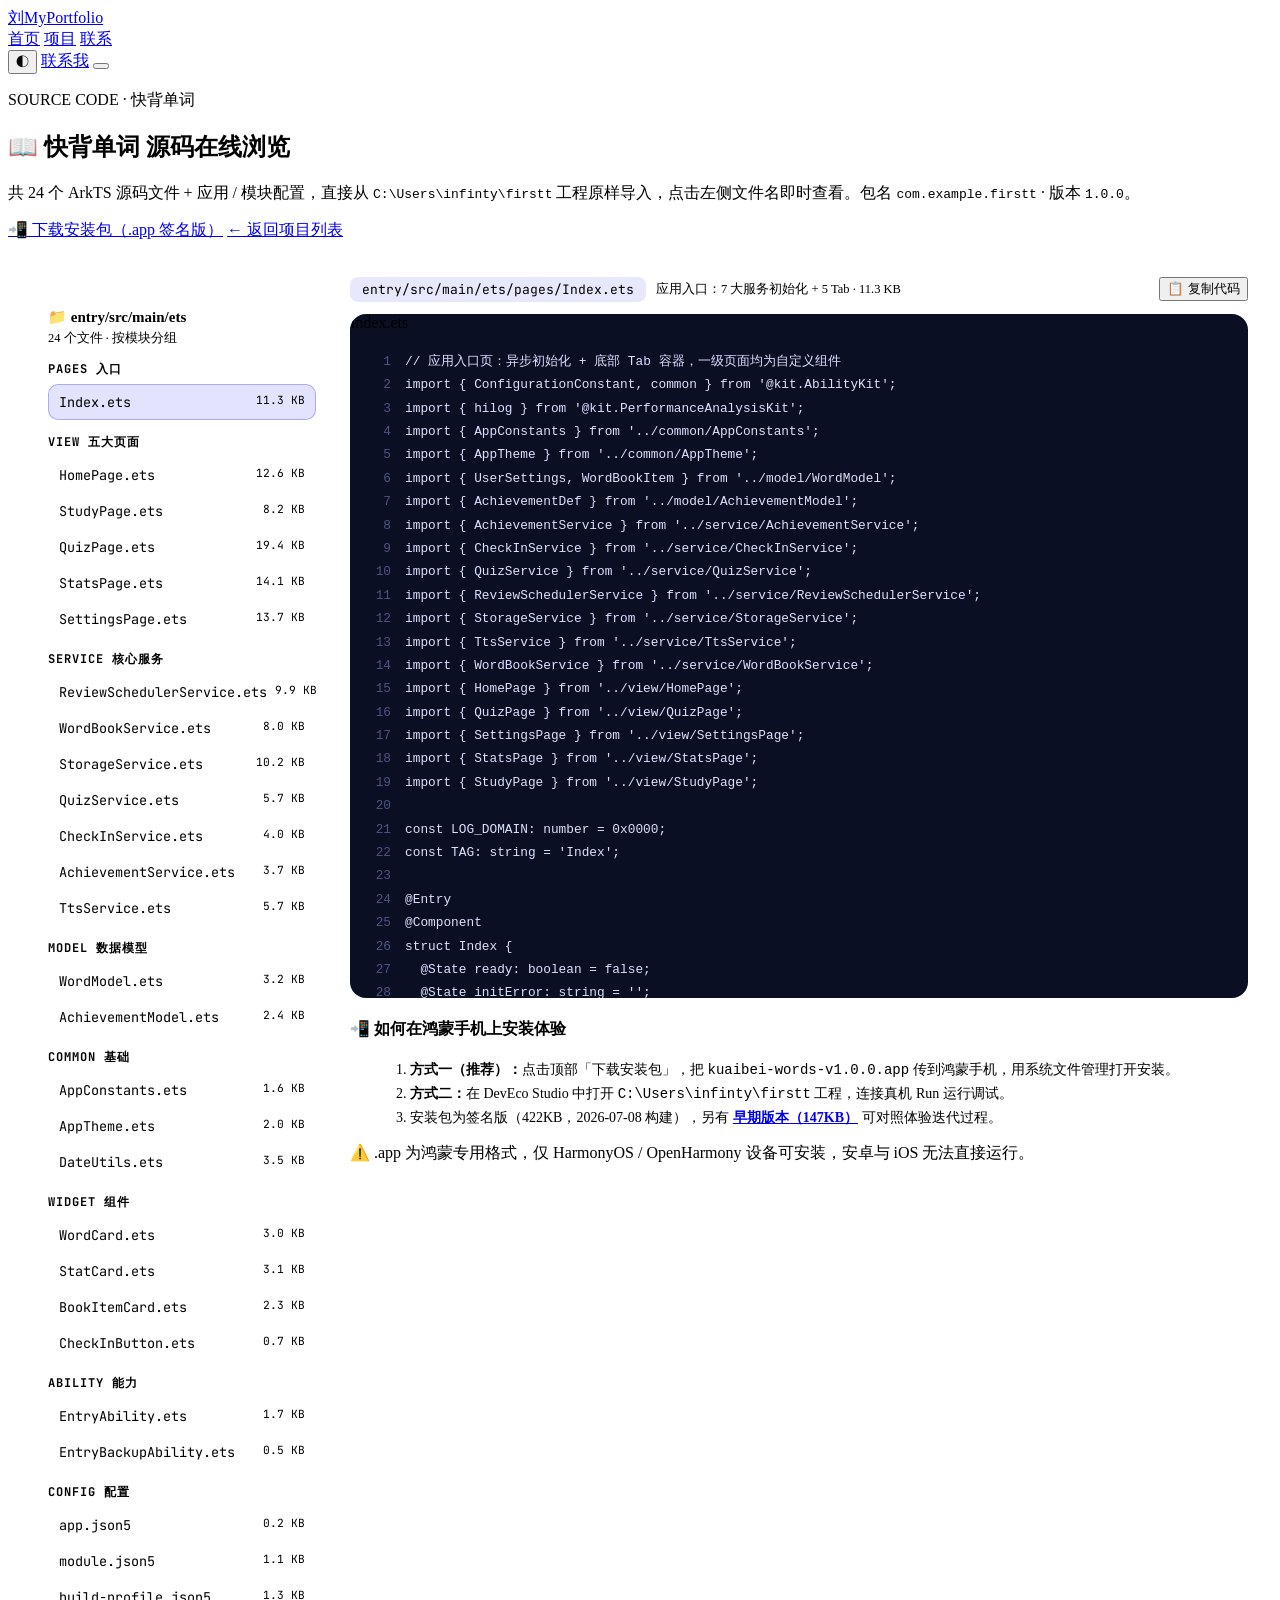
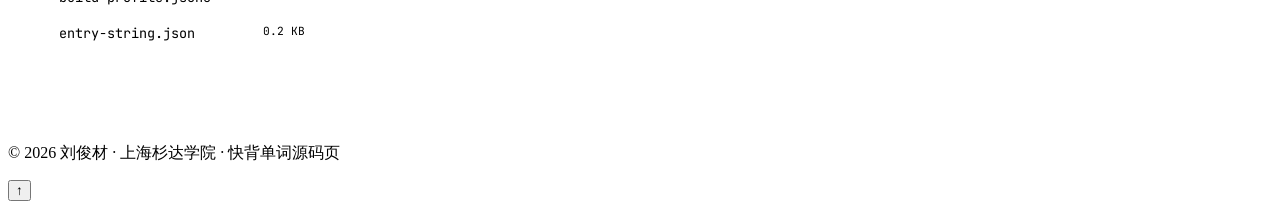
==== projects/kuaibei/index.html @ 63f5331f "kuaibei buttons wired to real download and source viewer" ====
<!DOCTYPE html>
<html lang="zh-CN" data-theme="dark">
<head>
<meta charset="UTF-8" />
<meta name="viewport" content="width=device-width, initial-scale=1.0" />
<title>快背单词 · 源码浏览 | 刘俊材的作品集</title>
<meta name="description" content="快背单词 HarmonyOS 应用源码在线浏览：Index 入口、艾宾浩斯调度、词书服务、持久化服务等 24 个 ArkTS 文件。" />
<link rel="preconnect" href="https://fonts.googleapis.com">
<link rel="preconnect" href="https://fonts.gstatic.com" crossorigin>
<link href="https://fonts.googleapis.com/css2?family=Noto+Sans+SC:wght@300;400;500;700;900&family=JetBrains+Mono:wght@400;700&display=swap" rel="stylesheet">
<link rel="stylesheet" href="../css/style.css" />
<style>
.src-layout{display:grid;grid-template-columns:300px 1fr;gap:18px;align-items:start;padding:28px 24px 60px}
.file-tree{position:sticky;top:calc(var(--nav-h) + 16px);max-height:calc(100vh - var(--nav-h) - 32px);overflow:auto;padding:16px}
.file-tree h3{font-size:15px;margin-bottom:4px}
.file-tree .muted{font-size:12.5px;margin-bottom:12px;display:block}
.file-group{font-size:12px;font-weight:700;color:var(--accent);font-family:"JetBrains Mono",monospace;margin:14px 0 6px;letter-spacing:1px}
.file-item{display:flex;justify-content:space-between;gap:8px;width:100%;text-align:left;font-size:13.5px;padding:8px 10px;border-radius:10px;border:1px solid transparent;background:transparent;color:var(--text);cursor:pointer;font-family:"JetBrains Mono",monospace;transition:.15s}
.file-item small{color:var(--muted);flex-shrink:0}
.file-item:hover{background:rgba(99,102,241,.1)}
.file-item.active{background:rgba(99,102,241,.18);border-color:rgba(99,102,241,.45)}
.viewer{min-width:0}
.viewer-head{display:flex;align-items:center;gap:10px;flex-wrap:wrap;margin-bottom:12px}
.viewer-head code{font-family:"JetBrains Mono",monospace;font-size:13px;background:rgba(99,102,241,.15);padding:4px 12px;border-radius:8px}
.viewer-head .muted{font-size:12.5px}
.viewer-actions{margin-left:auto;display:flex;gap:8px}
.code-view{border:1px solid var(--card-border);border-radius:16px;overflow:hidden;background:#0a0f24}
.code-view .code-bar{position:sticky;top:0}
.code-view pre{padding:18px;font-size:12.8px;line-height:1.75;overflow:auto;max-height:70vh;font-family:"JetBrains Mono",monospace;color:#dbe2ff;margin:0}
.code-view .ln{color:#4c5680;user-select:none;display:inline-block;width:3ch;margin-right:14px;text-align:right}
.code-view .c{color:#5b647e;font-style:italic}
.install-card{margin-top:18px}
.install-card ol{margin:8px 0 14px 20px;font-size:14px;color:var(--muted);display:flex;flex-direction:column;gap:6px}
.install-card ol b{color:var(--text)}
@media(max-width:900px){.src-layout{grid-template-columns:1fr}.file-tree{position:static;max-height:none}}
</style>
</head>
<body>
<div class="bg-orbs" aria-hidden="true"><div class="orb orb-1"></div><div class="orb orb-2"></div><div class="orb orb-3"></div><div class="grid-overlay"></div></div>
<header class="nav">
  <div class="container nav-inner">
    <a class="brand" href="../index.html"><span class="brand-logo">刘</span><span class="brand-text">My<span class="accent">Portfolio</span></span></a>
    <nav class="nav-links" id="navLinks">
      <a href="../index.html#home">首页</a>
      <a href="../index.html#projects">项目</a>
      <a href="../index.html#contact">联系</a>
    </nav>
    <div class="nav-actions">
      <button class="icon-btn" id="themeBtn" title="切换主题">◐</button>
      <a class="btn btn-small btn-primary" href="../index.html#contact">联系我</a>
      <button class="hamburger" id="hamburger" aria-label="菜单"><span></span><span></span><span></span></button>
    </div>
  </div>
</header>
<main class="container">
  <section class="section" style="padding-bottom:0">
    <p class="eyebrow">SOURCE CODE · 快背单词</p>
    <h2 class="sec-title">📖 快背单词 <span class="gradient-text">源码在线浏览</span></h2>
    <p class="sec-sub">共 24 个 ArkTS 源码文件 + 应用 / 模块配置，直接从 <code>C:\Users\infinty\firstt</code> 工程原样导入，点击左侧文件名即时查看。包名 <code>com.example.firstt</code> · 版本 <code>1.0.0</code>。</p>
    <div class="hero-btns" style="margin-bottom:8px">
      <a class="btn btn-primary btn-small" id="dlApp" href="../downloads/kuaibei-words-v1.0.0.app" download>📲 下载安装包（.app 签名版）</a>
      <a class="btn btn-ghost btn-small" href="../index.html#projects">← 返回项目列表</a>
    </div>
  </section>
  <div class="src-layout">
    <aside class="card file-tree">
      <h3>📁 entry/src/main/ets</h3>
      <span class="muted">24 个文件 · 按模块分组</span>
      <div id="fileTree"></div>
    </aside>
    <section class="viewer">
      <div class="viewer-head">
        <code id="curPath">—</code>
        <span class="muted" id="curMeta"></span>
        <div class="viewer-actions">
          <button class="btn btn-ghost btn-small" id="copyBtn">📋 复制代码</button>
        </div>
      </div>
      <div class="code-view">
        <div class="code-bar"><i></i><i></i><i></i><span id="curName">source.ets</span></div>
        <pre id="codePre"><code id="codeBody">加载中…</code></pre>
      </div>
      <div class="card install-card">
        <h4>📲 如何在鸿蒙手机上安装体验</h4>
        <ol>
          <li><b>方式一（推荐）：</b>点击顶部「下载安装包」，把 <code>kuaibei-words-v1.0.0.app</code> 传到鸿蒙手机，用系统文件管理打开安装。</li>
          <li><b>方式二：</b>在 DevEco Studio 中打开 <code>C:\Users\infinty\firstt</code> 工程，连接真机 Run 运行调试。</li>
          <li>安装包为签名版（422KB，2026-07-08 构建），另有 <a href="../downloads/kuaibei-words-v1.0.0-early.app" download><b>早期版本（147KB）</b></a> 可对照体验迭代过程。</li>
        </ol>
        <p class="muted">⚠️ .app 为鸿蒙专用格式，仅 HarmonyOS / OpenHarmony 设备可安装，安卓与 iOS 无法直接运行。</p>
      </div>
    </section>
  </div>
</main>
<footer class="footer">
  <div class="container footer-inner">
    <p>© <span id="year"></span> 刘俊材 · 上海杉达学院 · 快背单词源码页</p>
    <button class="icon-btn" id="backTop" title="回到顶部">↑</button>
  </div>
</footer>
<script>
const FILES = [
  { group: "PAGES 入口", items: [
    { path: "src/ets/pages/Index.ets", desc: "应用入口：7 大服务初始化 + 5 Tab", size: "11.3 KB" },
  ]},
  { group: "VIEW 五大页面", items: [
    { path: "src/ets/view/HomePage.ets", desc: "首页：指标 / 任务 / 每日一词 / 签到", size: "12.6 KB" },
    { path: "src/ets/view/StudyPage.ets", desc: "背词页：到期优先学习队列", size: "8.2 KB" },
    { path: "src/ets/view/QuizPage.ets", desc: "自测页：四选一 5/10/20 题", size: "19.4 KB" },
    { path: "src/ets/view/StatsPage.ets", desc: "统计页：7 天趋势 / 正确率 / 遗忘词", size: "14.1 KB" },
    { path: "src/ets/view/SettingsPage.ets", desc: "设置页：换肤 / 字号 / 日目标 / 重置", size: "13.7 KB" },
  ]},
  { group: "SERVICE 核心服务", items: [
    { path: "src/ets/service/ReviewSchedulerService.ets", desc: "艾宾浩斯调度核心 [1,2,4,7,15,30]", size: "9.9 KB" },
    { path: "src/ets/service/WordBookService.ets", desc: "词书加载 + TXT/JSON 导入解析", size: "8.0 KB" },
    { path: "src/ets/service/StorageService.ets", desc: "Preferences 持久化 7 类数据", size: "10.2 KB" },
    { path: "src/ets/service/QuizService.ets", desc: "自测出题与判分", size: "5.7 KB" },
    { path: "src/ets/service/CheckInService.ets", desc: "签到打卡与连续天数", size: "4.0 KB" },
    { path: "src/ets/service/AchievementService.ets", desc: "成就解锁判定", size: "3.7 KB" },
    { path: "src/ets/service/TtsService.ets", desc: "单词 TTS 朗读", size: "5.7 KB" },
  ]},
  { group: "MODEL 数据模型", items: [
    { path: "src/ets/model/WordModel.ets", desc: "单词 / 词书 / 进度 / 复习记录", size: "3.2 KB" },
    { path: "src/ets/model/AchievementModel.ets", desc: "成就定义", size: "2.4 KB" },
  ]},
  { group: "COMMON 基础", items: [
    { path: "src/ets/common/AppConstants.ets", desc: "间隔 / 键名 / 内置词书清单", size: "1.6 KB" },
    { path: "src/ets/common/AppTheme.ets", desc: "主题色与卡片阴影", size: "2.0 KB" },
    { path: "src/ets/common/DateUtils.ets", desc: "日期键 / 差值 / 近 7 天", size: "3.5 KB" },
  ]},
  { group: "WIDGET 组件", items: [
    { path: "src/ets/widget/WordCard.ets", desc: "单词卡片", size: "3.0 KB" },
    { path: "src/ets/widget/StatCard.ets", desc: "统计卡片", size: "3.1 KB" },
    { path: "src/ets/widget/BookItemCard.ets", desc: "词书条目卡片", size: "2.3 KB" },
    { path: "src/ets/widget/CheckInButton.ets", desc: "签到按钮", size: "0.7 KB" },
  ]},
  { group: "ABILITY 能力", items: [
    { path: "src/ets/entryability/EntryAbility.ets", desc: "主 Ability 生命周期", size: "1.7 KB" },
    { path: "src/ets/entrybackupability/EntryBackupAbility.ets", desc: "云备份 Ability", size: "0.5 KB" },
  ]},
  { group: "CONFIG 配置", items: [
    { path: "src/app.json5", desc: "应用包名 com.example.firstt v1.0.0", size: "0.2 KB" },
    { path: "src/module.json5", desc: "entry 模块：Ability 与页面路由", size: "1.1 KB" },
    { path: "src/build-profile.json5", desc: "构建签名配置", size: "1.3 KB" },
    { path: "src/entry-string.json", desc: "应用名：快背单词", size: "0.2 KB" },
  ]},
];
const tree = document.getElementById("fileTree");
const pre = document.getElementById("codePre");
const body = document.getElementById("codeBody");
const curPath = document.getElementById("curPath");
const curMeta = document.getElementById("curMeta");
const curName = document.getElementById("curName");
function esc(s){return s.replace(/&/g,"&amp;").replace(/</g,"&lt;").replace(/>/g,"&gt;");}
async function loadFile(item, btn){
  document.querySelectorAll(".file-item").forEach(b=>b.classList.remove("active"));
  if(btn) btn.classList.add("active");
  curPath.textContent = "entry/src/main/ets/" + item.path.replace(/^src\/ets\//,"").replace(/^src\//,"");
  curMeta.textContent = item.desc + " · " + item.size;
  curName.textContent = item.path.split("/").pop();
  body.textContent = "加载中…"; pre.scrollTop = 0;
  try{
    const res = await fetch(item.path);
    if(!res.ok) throw new Error("HTTP "+res.status);
    const text = await res.text();
    const lines = esc(text).split("\n");
    body.innerHTML = lines.map((l,i)=>`<span class="ln">${i+1}</span>${l||" "}`).join("\n");
  }catch(e){ body.textContent = "加载失败：" + e.message + "（请用 http 服务方式打开本站，如 python -m http.server，直接双击 file:// 下 fetch 会被浏览器拦截）"; }
}
FILES.forEach(g=>{
  const h=document.createElement("div");h.className="file-group";h.textContent=g.group;tree.appendChild(h);
  g.items.forEach(item=>{
    const b=document.createElement("button");b.className="file-item";
    b.innerHTML=`<span>${item.path.split("/").pop()}</span><small>${item.size}</small>`;
    b.title=item.desc;b.addEventListener("click",()=>loadFile(item,b));tree.appendChild(b);
  });
});
document.getElementById("copyBtn").addEventListener("click",async()=>{
  try{await navigator.clipboard.writeText(body.innerText);alert("已复制当前文件代码");}catch(e){alert("复制失败："+e.message);}
});
document.getElementById("themeBtn").addEventListener("click",()=>{
  const h=document.documentElement;h.dataset.theme=h.dataset.theme==="dark"?"light":"dark";
});
document.getElementById("hamburger").addEventListener("click",()=>document.getElementById("navLinks").classList.toggle("open"));
document.getElementById("year").textContent=new Date().getFullYear();
document.getElementById("backTop").addEventListener("click",()=>scrollTo({top:0,behavior:"smooth"}));
const firstBtn=document.querySelector(".file-item");
loadFile(FILES[0].items[0],firstBtn);
</script>
</body>
</html>
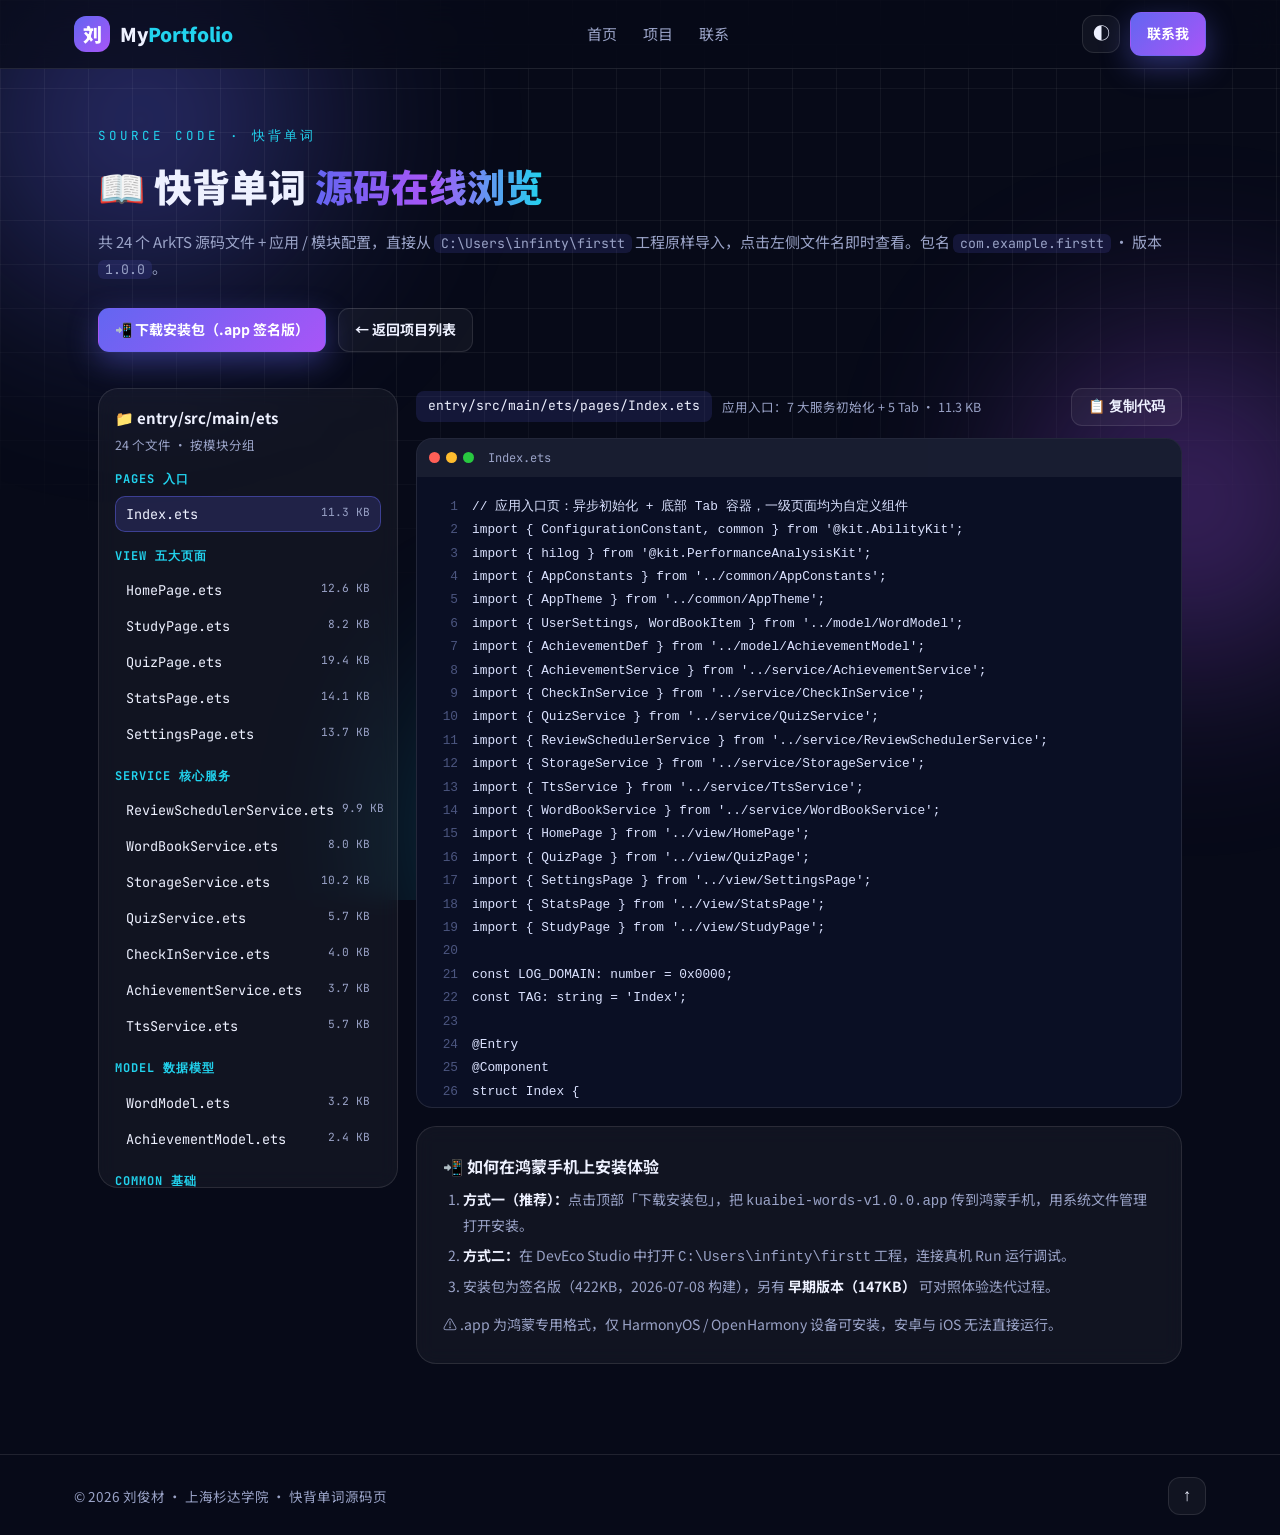
==== commit 7d6104a2: "修复快背单词两个入口：下载安装包+在线源码浏览均可运行" ====
--- a/projects/kuaibei/index.html
+++ b/projects/kuaibei/index.html
@@ -8,7 +8,7 @@
 <link rel="preconnect" href="https://fonts.googleapis.com">
 <link rel="preconnect" href="https://fonts.gstatic.com" crossorigin>
 <link href="https://fonts.googleapis.com/css2?family=Noto+Sans+SC:wght@300;400;500;700;900&family=JetBrains+Mono:wght@400;700&display=swap" rel="stylesheet">
-<link rel="stylesheet" href="../css/style.css" />
+<link rel="stylesheet" href="../../css/style.css" />
 <style>
 .src-layout{display:grid;grid-template-columns:300px 1fr;gap:18px;align-items:start;padding:28px 24px 60px}
 .file-tree{position:sticky;top:calc(var(--nav-h) + 16px);max-height:calc(100vh - var(--nav-h) - 32px);overflow:auto;padding:16px}
@@ -39,15 +39,15 @@
 <div class="bg-orbs" aria-hidden="true"><div class="orb orb-1"></div><div class="orb orb-2"></div><div class="orb orb-3"></div><div class="grid-overlay"></div></div>
 <header class="nav">
   <div class="container nav-inner">
-    <a class="brand" href="../index.html"><span class="brand-logo">刘</span><span class="brand-text">My<span class="accent">Portfolio</span></span></a>
+    <a class="brand" href="../../index.html"><span class="brand-logo">刘</span><span class="brand-text">My<span class="accent">Portfolio</span></span></a>
     <nav class="nav-links" id="navLinks">
-      <a href="../index.html#home">首页</a>
-      <a href="../index.html#projects">项目</a>
-      <a href="../index.html#contact">联系</a>
+      <a href="../../index.html#home">首页</a>
+      <a href="../../index.html#projects">项目</a>
+      <a href="../../index.html#contact">联系</a>
     </nav>
     <div class="nav-actions">
       <button class="icon-btn" id="themeBtn" title="切换主题">◐</button>
-      <a class="btn btn-small btn-primary" href="../index.html#contact">联系我</a>
+      <a class="btn btn-small btn-primary" href="../../index.html#contact">联系我</a>
       <button class="hamburger" id="hamburger" aria-label="菜单"><span></span><span></span><span></span></button>
     </div>
   </div>
@@ -58,8 +58,8 @@
     <h2 class="sec-title">📖 快背单词 <span class="gradient-text">源码在线浏览</span></h2>
     <p class="sec-sub">共 24 个 ArkTS 源码文件 + 应用 / 模块配置，直接从 <code>C:\Users\infinty\firstt</code> 工程原样导入，点击左侧文件名即时查看。包名 <code>com.example.firstt</code> · 版本 <code>1.0.0</code>。</p>
     <div class="hero-btns" style="margin-bottom:8px">
-      <a class="btn btn-primary btn-small" id="dlApp" href="../downloads/kuaibei-words-v1.0.0.app" download>📲 下载安装包（.app 签名版）</a>
-      <a class="btn btn-ghost btn-small" href="../index.html#projects">← 返回项目列表</a>
+      <a class="btn btn-primary btn-small" id="dlApp" href="../../downloads/kuaibei-words-v1.0.0.app" download>📲 下载安装包（.app 签名版）</a>
+      <a class="btn btn-ghost btn-small" href="../../index.html#projects">← 返回项目列表</a>
     </div>
   </section>
   <div class="src-layout">
@@ -85,7 +85,7 @@
         <ol>
           <li><b>方式一（推荐）：</b>点击顶部「下载安装包」，把 <code>kuaibei-words-v1.0.0.app</code> 传到鸿蒙手机，用系统文件管理打开安装。</li>
           <li><b>方式二：</b>在 DevEco Studio 中打开 <code>C:\Users\infinty\firstt</code> 工程，连接真机 Run 运行调试。</li>
-          <li>安装包为签名版（422KB，2026-07-08 构建），另有 <a href="../downloads/kuaibei-words-v1.0.0-early.app" download><b>早期版本（147KB）</b></a> 可对照体验迭代过程。</li>
+          <li>安装包为签名版（422KB，2026-07-08 构建），另有 <a href="../../downloads/kuaibei-words-v1.0.0-early.app" download><b>早期版本（147KB）</b></a> 可对照体验迭代过程。</li>
         </ol>
         <p class="muted">⚠️ .app 为鸿蒙专用格式，仅 HarmonyOS / OpenHarmony 设备可安装，安卓与 iOS 无法直接运行。</p>
       </div>
@@ -98,6 +98,7 @@
     <button class="icon-btn" id="backTop" title="回到顶部">↑</button>
   </div>
 </footer>
+<script src="files.js"></script>
 <script>
 const FILES = [
   { group: "PAGES 入口", items: [
@@ -152,20 +153,24 @@
 const curMeta = document.getElementById("curMeta");
 const curName = document.getElementById("curName");
 function esc(s){return s.replace(/&/g,"&amp;").replace(/</g,"&lt;").replace(/>/g,"&gt;");}
-async function loadFile(item, btn){
+function renderCode(text){
+  const lines = esc(text).split("\n");
+  body.innerHTML = lines.map((l,i)=>`<span class="ln">${i+1}</span>${l||" "}`).join("\n");
+}
+function loadFile(item, btn){
   document.querySelectorAll(".file-item").forEach(b=>b.classList.remove("active"));
   if(btn) btn.classList.add("active");
   curPath.textContent = "entry/src/main/ets/" + item.path.replace(/^src\/ets\//,"").replace(/^src\//,"");
   curMeta.textContent = item.desc + " · " + item.size;
   curName.textContent = item.path.split("/").pop();
   body.textContent = "加载中…"; pre.scrollTop = 0;
-  try{
-    const res = await fetch(item.path);
+  // 首选内嵌源码（file:// 双击也能看），缺失时回退到 fetch
+  const embedded = (window.SRC_FILES && window.SRC_FILES[item.path]) || null;
+  if(embedded != null){ renderCode(embedded); return; }
+  fetch(item.path).then(res=>{
     if(!res.ok) throw new Error("HTTP "+res.status);
-    const text = await res.text();
-    const lines = esc(text).split("\n");
-    body.innerHTML = lines.map((l,i)=>`<span class="ln">${i+1}</span>${l||" "}`).join("\n");
-  }catch(e){ body.textContent = "加载失败：" + e.message + "（请用 http 服务方式打开本站，如 python -m http.server，直接双击 file:// 下 fetch 会被浏览器拦截）"; }
+    return res.text();
+  }).then(renderCode).catch(e=>{ body.textContent = "加载失败：" + e.message + "（请用 http 服务方式打开本站，如 python -m http.server，直接双击 file:// 下 fetch 会被浏览器拦截）"; });
 }
 FILES.forEach(g=>{
   const h=document.createElement("div");h.className="file-group";h.textContent=g.group;tree.appendChild(h);
--- a/css/style.css
+++ b/css/style.css
@@ -0,0 +1,207 @@
+:root{
+  --bg:#070a18; --bg2:#0b1026; --card:rgba(255,255,255,.045); --card-border:rgba(255,255,255,.1);
+  --text:#eef1ff; --muted:#9aa3c7; --primary:#6366f1; --primary2:#a855f7; --accent:#22d3ee;
+  --shadow:0 20px 60px rgba(0,0,0,.45); --radius:20px; --nav-h:68px;
+}
+[data-theme="light"]{
+  --bg:#f4f6ff; --bg2:#ffffff; --card:rgba(255,255,255,.9); --card-border:rgba(15,23,42,.1);
+  --text:#0f172a; --muted:#5b647e; --shadow:0 18px 50px rgba(99,102,241,.15);
+}
+*{box-sizing:border-box;margin:0;padding:0}
+html{scroll-behavior:smooth}
+body{background:var(--bg);color:var(--text);font-family:"Noto Sans SC",system-ui,sans-serif;line-height:1.7;overflow-x:hidden;transition:background .3s,color .3s}
+.container{max-width:1180px;margin:0 auto;padding:0 24px}
+a{color:inherit;text-decoration:none}
+/* background */
+.bg-orbs{position:fixed;inset:0;z-index:-1;overflow:hidden}
+.orb{position:absolute;border-radius:50%;filter:blur(90px);opacity:.5;animation:float 12s ease-in-out infinite alternate}
+.orb-1{width:520px;height:520px;background:radial-gradient(circle,#6366f1,transparent 70%);top:-140px;left:-120px}
+.orb-2{width:460px;height:460px;background:radial-gradient(circle,#a855f7,transparent 70%);top:30%;right:-140px;animation-delay:2s}
+.orb-3{width:420px;height:420px;background:radial-gradient(circle,#22d3ee,transparent 70%);bottom:-140px;left:30%;animation-delay:4s}
+@keyframes float{to{transform:translate(40px,40px) scale(1.08)}}
+.grid-overlay{position:absolute;inset:0;background-image:linear-gradient(rgba(255,255,255,.05) 1px,transparent 1px),linear-gradient(90deg,rgba(255,255,255,.05) 1px,transparent 1px);background-size:44px 44px;mask-image:radial-gradient(ellipse 90% 70% at 50% 0%,#000 60%,transparent 100%)}
+[data-theme="light"] .grid-overlay{background-image:linear-gradient(rgba(15,23,42,.06) 1px,transparent 1px),linear-gradient(90deg,rgba(15,23,42,.06) 1px,transparent 1px)}
+/* nav */
+.nav{position:sticky;top:0;z-index:50;backdrop-filter:blur(16px);background:color-mix(in srgb,var(--bg) 72%,transparent);border-bottom:1px solid var(--card-border)}
+.nav-inner{display:flex;align-items:center;justify-content:space-between;height:var(--nav-h)}
+.brand{display:flex;align-items:center;gap:10px;font-weight:900;font-size:19px}
+.brand-logo{width:36px;height:36px;border-radius:12px;background:linear-gradient(135deg,var(--primary),var(--primary2));display:grid;place-items:center;color:#fff;font-weight:900}
+.accent{color:var(--accent)}
+.nav-links{display:flex;gap:22px;font-size:15px;color:var(--muted)}
+.nav-links a{position:relative;padding:6px 2px;transition:.2s}
+.nav-links a:hover,.nav-links a.active{color:var(--text)}
+.nav-links a.active::after{content:"";position:absolute;left:0;right:0;bottom:-2px;height:3px;border-radius:99px;background:linear-gradient(90deg,var(--primary),var(--accent))}
+.nav-actions{display:flex;align-items:center;gap:10px}
+.icon-btn{width:38px;height:38px;border-radius:12px;border:1px solid var(--card-border);background:var(--card);color:var(--text);cursor:pointer;font-size:17px}
+.hamburger{display:none;flex-direction:column;gap:5px;background:none;border:none;cursor:pointer;padding:8px}
+.hamburger span{width:22px;height:2px;background:var(--text);border-radius:2px}
+/* buttons */
+.btn{display:inline-flex;align-items:center;justify-content:center;gap:8px;padding:13px 24px;border-radius:14px;font-weight:700;font-size:15px;border:1px solid transparent;cursor:pointer;transition:.22s}
+.btn-primary{background:linear-gradient(135deg,var(--primary),var(--primary2));color:#fff;box-shadow:0 10px 30px rgba(99,102,241,.4)}
+.btn-primary:hover{transform:translateY(-2px);box-shadow:0 16px 40px rgba(99,102,241,.5)}
+.btn-ghost{border-color:var(--card-border);background:var(--card);color:var(--text)}
+.btn-ghost:hover{border-color:var(--primary)}
+.btn-small{padding:9px 16px;font-size:14px;border-radius:11px}
+/* hero */
+.hero{display:grid;grid-template-columns:1.15fr .85fr;gap:44px;padding:72px 24px 40px;align-items:center}
+.pill{display:inline-flex;align-items:center;gap:8px;padding:7px 14px;border-radius:99px;font-size:13px;border:1px solid var(--card-border);background:var(--card);color:var(--muted)}
+.pill-live{color:var(--text);border-color:rgba(34,211,238,.4)}
+.dot{width:8px;height:8px;border-radius:50%;background:#22c55e;box-shadow:0 0 0 5px rgba(34,197,94,.18);animation:blink 1.6s infinite}
+@keyframes blink{50%{opacity:.5}}
+.badge-row{display:flex;gap:10px;flex-wrap:wrap;margin-bottom:20px}
+.hero-title{font-size:clamp(32px,5vw,56px);line-height:1.2;font-weight:900;letter-spacing:-.5px}
+.gradient-text{background:linear-gradient(90deg,var(--primary),var(--primary2),var(--accent));-webkit-background-clip:text;background-clip:text;color:transparent}
+.typing-wrap{display:inline-block;min-height:1.4em}
+.typing{color:var(--accent)}
+.caret{animation:blink 1s infinite;color:var(--primary)}
+.hero-desc{margin:20px 0 26px;color:var(--muted);font-size:16.5px;max-width:560px}
+.hero-desc b{color:var(--text)}
+.hero-btns{display:flex;gap:12px;flex-wrap:wrap}
+.hero-stats{display:grid;grid-template-columns:repeat(4,1fr);gap:12px;margin-top:30px;padding-top:24px;border-top:1px dashed var(--card-border)}
+.stat strong{display:block;font-size:28px;font-weight:900}
+.stat span{font-size:12.5px;color:var(--muted);line-height:1.5;display:block;margin-top:4px}
+/* profile card */
+.profile-card{background:var(--card);border:1px solid var(--card-border);border-radius:24px;padding:22px;box-shadow:var(--shadow);backdrop-filter:blur(12px);position:relative;overflow:hidden}
+.profile-card::before{content:"";position:absolute;top:0;left:0;right:0;height:4px;background:linear-gradient(90deg,var(--primary),var(--primary2),var(--accent))}
+.profile-top{display:flex;gap:14px;align-items:center;position:relative}
+.avatar{width:64px;height:64px;border-radius:20px;background:linear-gradient(135deg,#6366f1,#22d3ee);display:grid;place-items:center;font-size:30px;font-weight:900;color:#fff;flex-shrink:0}
+.profile-top h3{font-size:19px}
+.profile-top p{font-size:13px;color:var(--muted)}
+.tags{display:flex;gap:6px;flex-wrap:wrap;margin-top:6px}
+.tags span{font-size:11.5px;padding:3px 10px;border-radius:99px;background:rgba(99,102,241,.15);border:1px solid rgba(99,102,241,.3)}
+.open-badge{margin-left:auto;font-size:9px;font-weight:900;text-align:center;color:#16a34a;border:2px solid #16a34a;border-radius:10px;padding:6px 8px;transform:rotate(8deg);line-height:1.3}
+.code-window{margin-top:16px;border-radius:14px;overflow:hidden;border:1px solid var(--card-border);background:#0a0f24}
+[data-theme="light"] .code-window{background:#0b1026}
+.code-bar{display:flex;align-items:center;gap:6px;padding:9px 12px;background:rgba(255,255,255,.06);font-size:12px;color:#9aa3c7;font-family:"JetBrains Mono",monospace}
+.code-bar i{width:11px;height:11px;border-radius:50%;background:#ff5f57;display:block}
+.code-bar i:nth-child(2){background:#febc2e}.code-bar i:nth-child(3){background:#28c840}
+.code-bar span{margin-left:8px}
+.code-window pre{padding:14px;font-size:12.8px;line-height:1.7;overflow-x:auto;font-family:"JetBrains Mono",monospace;color:#dbe2ff}
+.k{color:#c792ea}.s{color:#9ece6a}.b{color:#ff9e64}
+.profile-links{display:grid;grid-template-columns:repeat(3,1fr);gap:8px;margin-top:14px}
+.profile-links a{text-align:center;font-size:13px;padding:10px 6px;border-radius:12px;background:rgba(99,102,241,.1);border:1px solid rgba(99,102,241,.25);transition:.2s}
+.profile-links a:hover{background:rgba(99,102,241,.22)}
+/* sections */
+.section{padding:56px 24px}
+.eyebrow{font-family:"JetBrains Mono",monospace;font-size:12.5px;letter-spacing:3px;color:var(--accent);margin-bottom:8px}
+.sec-title{font-size:clamp(26px,3.6vw,38px);font-weight:900;margin-bottom:10px}
+.sec-sub{color:var(--muted);margin-bottom:26px;font-size:15px}
+.sec-sub code,.tip code{background:rgba(99,102,241,.15);padding:1px 7px;border-radius:6px;font-size:.88em;font-family:"JetBrains Mono",monospace}
+.card{background:var(--card);border:1px solid var(--card-border);border-radius:var(--radius);padding:26px;backdrop-filter:blur(10px);transition:.25s}
+.card:hover{border-color:rgba(99,102,241,.4)}
+.about-grid{display:grid;grid-template-columns:1.2fr .8fr;gap:18px}
+.about-main h3{margin-bottom:12px;font-size:20px}
+.about-main p{color:var(--muted);margin-bottom:12px;font-size:15px}
+.about-main p b{color:var(--text)}
+.info-list{display:grid;grid-template-columns:1fr 1fr;gap:10px;margin:16px 0}
+.info-list div{background:rgba(99,102,241,.07);border:1px solid var(--card-border);border-radius:12px;padding:10px 14px;font-size:14px}
+.info-list span{display:block;font-size:12px;color:var(--muted)}
+.tip{font-size:13.5px;background:rgba(34,211,238,.08);border:1px dashed rgba(34,211,238,.4);border-radius:12px;padding:12px 14px;color:var(--muted)}
+.about-side{display:flex;flex-direction:column;gap:18px}
+.mini-card h4{margin-bottom:10px}
+.mini-card ul{list-style:none;font-size:14px;color:var(--muted);display:flex;flex-direction:column;gap:8px}
+.mini-card ul b{color:var(--text)}
+.timeline-mini li{display:flex;gap:10px}
+.timeline-mini span{font-family:"JetBrains Mono",monospace;color:var(--accent);flex-shrink:0}
+.tags.big span{font-size:13px;padding:6px 13px}
+/* skills */
+.skills-grid{display:grid;grid-template-columns:repeat(3,1fr);gap:16px;margin-bottom:18px}
+.skill-card h4{display:flex;justify-content:space-between;font-size:15px;margin-bottom:4px}
+.skill-card h4 em{font-style:normal;color:var(--accent);font-family:"JetBrains Mono",monospace;font-size:13px}
+.skill-card p{font-size:12.5px;color:var(--muted);margin-bottom:12px}
+.bar{height:9px;border-radius:99px;background:rgba(127,140,180,.2);overflow:hidden}
+.bar i{display:block;height:100%;width:0;border-radius:99px;background:linear-gradient(90deg,var(--primary),var(--accent));transition:width 1.2s cubic-bezier(.2,.8,.2,1)}
+.ability-grid{display:grid;grid-template-columns:repeat(4,1fr);gap:16px}
+.ability .a-icon{font-size:30px;margin-bottom:10px}
+.ability h4{margin-bottom:8px;font-size:16px}
+.ability p{font-size:13.5px;color:var(--muted)}
+/* projects */
+.filter-row{display:flex;gap:10px;flex-wrap:wrap;margin-bottom:22px}
+.filter{padding:9px 20px;border-radius:99px;border:1px solid var(--card-border);background:var(--card);color:var(--muted);cursor:pointer;font-size:14px;font-weight:600;transition:.2s;font-family:inherit}
+.filter.active,.filter:hover{background:linear-gradient(135deg,var(--primary),var(--primary2));color:#fff;border-color:transparent}
+.projects-grid{display:grid;grid-template-columns:repeat(3,1fr);gap:18px}
+.proj{overflow:hidden;padding:0;display:flex;flex-direction:column;cursor:pointer}
+.proj:hover{transform:translateY(-6px);box-shadow:var(--shadow)}
+.proj-cover{height:150px;display:grid;place-items:center;font-size:56px;position:relative;overflow:hidden}
+.proj-cover::after{content:"";position:absolute;inset:0;background:linear-gradient(180deg,transparent 40%,rgba(0,0,0,.35))}
+.proj-flag{position:absolute;top:12px;left:12px;z-index:2;font-size:11.5px;font-weight:800;padding:5px 12px;border-radius:99px;background:rgba(0,0,0,.5);color:#fff;backdrop-filter:blur(6px);border:1px solid rgba(255,255,255,.25)}
+.proj-stars{position:absolute;top:12px;right:12px;z-index:2;font-size:11.5px;font-weight:800;padding:5px 12px;border-radius:99px;background:#facc15;color:#422006}
+.proj-body{padding:20px;display:flex;flex-direction:column;gap:10px;flex:1}
+.proj-body h3{font-size:17.5px}
+.proj-body p{font-size:13.5px;color:var(--muted);flex:1}
+.proj-tech{display:flex;gap:6px;flex-wrap:wrap}
+.proj-tech span{font-size:11.5px;font-family:"JetBrains Mono",monospace;padding:3px 10px;border-radius:99px;background:rgba(34,211,238,.1);border:1px solid rgba(34,211,238,.3);color:var(--accent)}
+[data-theme="light"] .proj-tech span{color:#0e7490}
+.proj-foot{display:flex;justify-content:space-between;align-items:center;font-size:13px;color:var(--muted);border-top:1px dashed var(--card-border);padding-top:12px}
+.proj-foot b{color:var(--primary)}
+/* timeline */
+.timeline{position:relative;margin-top:10px;padding-left:28px}
+.timeline::before{content:"";position:absolute;left:8px;top:6px;bottom:6px;width:2px;background:linear-gradient(var(--primary),var(--accent))}
+.tl-item{position:relative;padding:0 0 22px 16px}
+.tl-item::before{content:"";position:absolute;left:-26px;top:6px;width:14px;height:14px;border-radius:50%;background:var(--bg);border:3px solid var(--primary)}
+.tl-item .tl-date{font-family:"JetBrains Mono",monospace;font-size:12.5px;color:var(--accent)}
+.tl-item .card{margin-top:8px}
+.tl-item h4{margin-bottom:6px}
+.tl-item p{font-size:14px;color:var(--muted)}
+/* contact */
+.contact-grid{display:grid;grid-template-columns:1fr 1fr;gap:18px}
+.contact-card h3{margin-bottom:6px}
+.muted{color:var(--muted);font-size:14px}
+.contact-items{display:flex;flex-direction:column;gap:10px;margin:18px 0}
+.contact-items a{display:flex;align-items:center;gap:12px;padding:12px 14px;border-radius:12px;border:1px solid var(--card-border);font-size:14px;transition:.2s}
+.contact-items a:hover{border-color:var(--primary);background:rgba(99,102,241,.08)}
+.contact-items .ci{font-size:20px}
+.qr-row{display:flex;gap:14px;align-items:center;background:rgba(99,102,241,.06);border:1px dashed var(--card-border);border-radius:14px;padding:14px;font-size:14px}
+.qr-placeholder{width:110px;height:110px;flex-shrink:0;border-radius:12px;display:grid;place-items:center;text-align:center;font-size:12px;color:var(--muted);background:repeating-linear-gradient(45deg,rgba(127,140,180,.12) 0 10px,transparent 10px 20px);border:1px solid var(--card-border);line-height:1.5}
+.qr-placeholder small{font-size:10.5px}
+#msgForm{display:flex;flex-direction:column;gap:12px;margin-top:16px}
+#msgForm label{font-size:13.5px;display:flex;flex-direction:column;gap:6px;color:var(--muted)}
+#msgForm input,#msgForm textarea{background:rgba(127,140,180,.08);border:1px solid var(--card-border);border-radius:12px;padding:12px 14px;color:var(--text);font-family:inherit;font-size:14px;outline:none;resize:vertical}
+#msgForm input:focus,#msgForm textarea:focus{border-color:var(--primary)}
+/* footer */
+.footer{border-top:1px solid var(--card-border);margin-top:30px;padding:22px 0}
+.footer-inner{display:flex;align-items:center;justify-content:space-between;font-size:13.5px;color:var(--muted)}
+/* modal */
+.modal-mask{position:fixed;inset:0;background:rgba(3,6,20,.7);backdrop-filter:blur(6px);display:none;place-items:center;z-index:99;padding:20px}
+.modal-mask.show{display:grid}
+.modal{background:var(--bg2);border:1px solid var(--card-border);border-radius:22px;max-width:680px;width:100%;max-height:88vh;overflow:auto;padding:34px;position:relative;animation:pop .3s ease}
+@keyframes pop{from{transform:translateY(20px) scale(.97);opacity:0}}
+.modal-close{position:absolute;top:14px;right:14px;width:34px;height:34px;border-radius:10px;border:1px solid var(--card-border);background:var(--card);color:var(--text);cursor:pointer}
+.modal h2{margin:6px 0 10px;font-size:24px}
+.modal .m-cover{height:170px;border-radius:16px;display:grid;place-items:center;font-size:70px;margin-bottom:16px}
+.modal p{color:var(--muted);font-size:14.5px;margin-bottom:12px}
+.modal h4{margin:16px 0 8px}
+.modal ul{margin-left:20px;color:var(--muted);font-size:14px;display:flex;flex-direction:column;gap:6px}
+.modal .m-actions{display:flex;gap:10px;margin-top:20px;flex-wrap:wrap}
+/* screenshot gallery + arch list */
+.shot-grid{display:grid;grid-template-columns:repeat(3,1fr);gap:12px;margin-bottom:6px}
+.shot-grid figure{border:1px solid var(--card-border);border-radius:14px;overflow:hidden;background:var(--card)}
+.shot-grid img{width:100%;height:220px;object-fit:cover;object-position:top;display:block;cursor:zoom-in;transition:.25s}
+.shot-grid img:hover{transform:scale(1.03)}
+.shot-grid figcaption{font-size:12px;color:var(--muted);padding:8px 10px;line-height:1.5}
+.arch-list code,.modal p code{background:rgba(99,102,241,.15);padding:1px 7px;border-radius:6px;font-size:.86em;font-family:"JetBrains Mono",monospace}
+@media(max-width:640px){.shot-grid{grid-template-columns:1fr}.shot-grid img{height:auto;max-height:420px}}
+/* reveal */
+.reveal{opacity:0;transform:translateY(26px);transition:.7s ease}
+.reveal.vis{opacity:1;transform:none}
+/* responsive */
+@media(max-width:1000px){
+  .hero{grid-template-columns:1fr;padding-top:44px}
+  .about-grid,.contact-grid{grid-template-columns:1fr}
+  .skills-grid,.projects-grid{grid-template-columns:repeat(2,1fr)}
+  .ability-grid{grid-template-columns:repeat(2,1fr)}
+}
+@media(max-width:640px){
+  .nav-links{position:fixed;top:var(--nav-h);left:0;right:0;flex-direction:column;background:var(--bg2);border-bottom:1px solid var(--card-border);padding:16px 24px;display:none}
+  .nav-links.open{display:flex}
+  .hamburger{display:flex}
+  .nav-actions .btn{display:none}
+  .hero-stats{grid-template-columns:repeat(2,1fr)}
+  .skills-grid,.projects-grid,.ability-grid,.info-list{grid-template-columns:1fr}
+  .modal{padding:22px}
+}
+@media print{
+  .nav,.hero-btns,.filter-row,#msgForm,.footer button,.modal-mask,.bg-orbs{display:none!important}
+  body{background:#fff;color:#000}
+  .card{border:1px solid #ccc;break-inside:avoid}
+}
